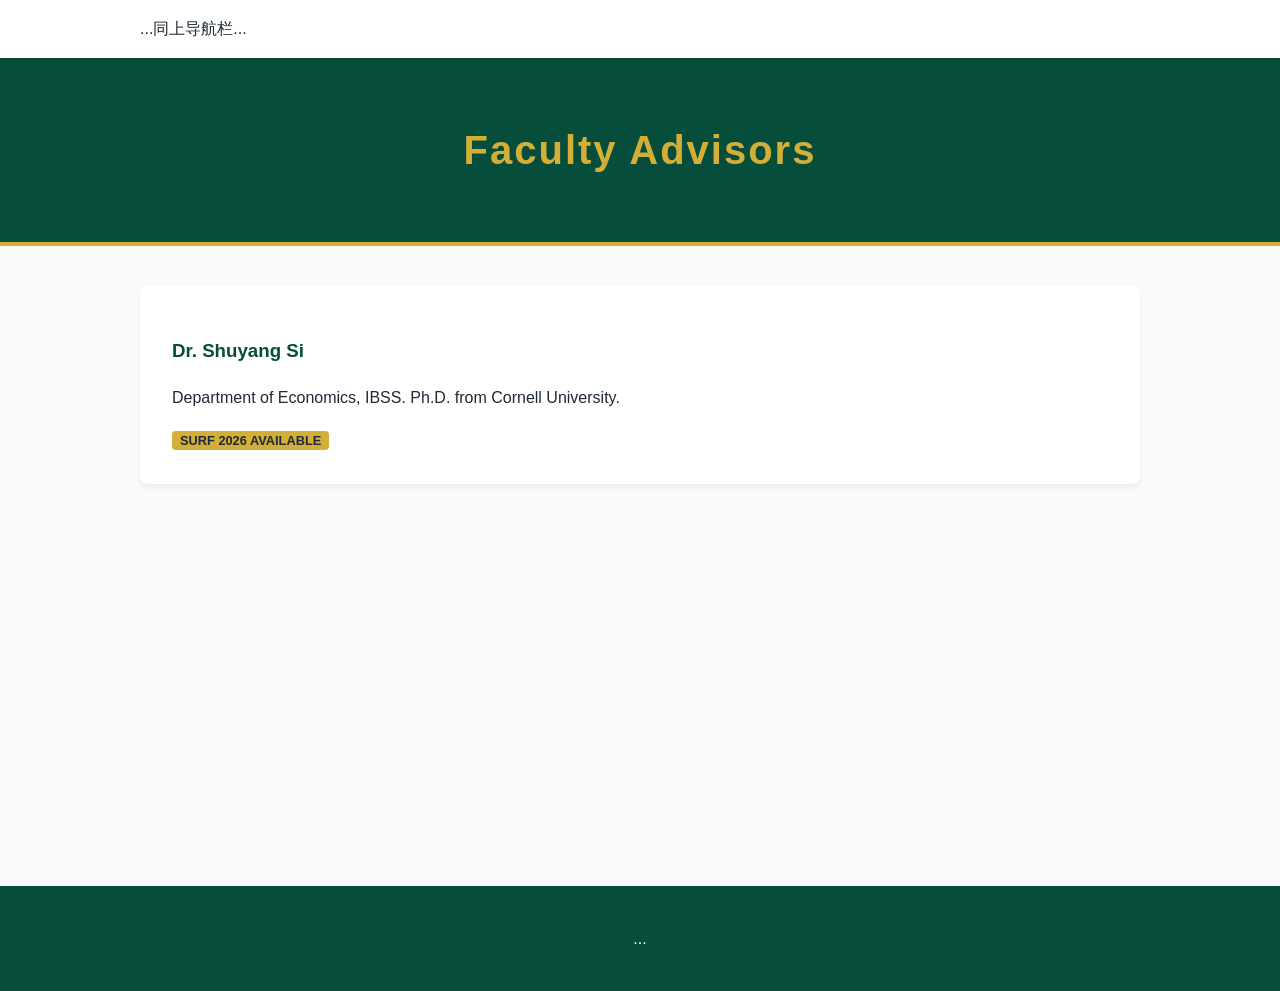
==== advisors.html @ 9c4aaec1 "Create advisors.html" ====
<!DOCTYPE html>
<html lang="zh-CN">
<head>
    <meta charset="UTF-8">
    <title>Faculty Advisors | S.E.E.D.S.</title>
    <link rel="stylesheet" href="style.css">
</head>
<body>
    <nav><div class="nav-container">...同上导航栏...</div></nav>
    <header><h1>Faculty Advisors</h1></header>
    <div class="container">
        <div class="card">
            <h3 style="color:var(--primary-green)">Dr. Shuyang Si</h3>
            <p>Department of Economics, IBSS. Ph.D. from Cornell University.</p>
            <span style="background:var(--accent-gold); padding:2px 8px; border-radius:4px; font-size:0.8rem; font-weight:bold;">SURF 2026 AVAILABLE</span>
        </div>
        </div>
    <footer>...</footer>
</body>
</html>
---- style.css ----
/* 全局变量定义：在此修改颜色，全站同步 */
:root {
    --primary-green: #064e3b; /* 深学术绿 */
    --accent-gold: #d4af37;  /* 香槟金 */
    --text-main: #1f2937;
    --bg-light: #f9fafb;
    --white: #ffffff;
}

body {
    font-family: 'Inter', 'PingFang SC', sans-serif;
    margin: 0;
    line-height: 1.6;
    background-color: var(--bg-light);
    color: var(--text-main);
}

/* 统一 Header 样式 */
header {
    background: var(--primary-green);
    color: var(--accent-gold);
    padding: 60px 20px;
    text-align: center;
    border-bottom: 4px solid var(--accent-gold);
}

header h1 { margin: 0; font-size: 2.5rem; letter-spacing: 2px; }

/* 统一 导航栏 样式 */
nav {
    background: var(--white);
    padding: 1rem 0;
    position: sticky;
    top: 0;
    z-index: 100;
    box-shadow: 0 2px 4px rgba(0,0,0,0.1);
}

.nav-container {
    max-width: 1000px;
    margin: 0 auto;
    display: flex;
    justify-content: space-between;
    align-items: center;
    padding: 0 20px;
}

.nav-logo { font-weight: bold; color: var(--primary-green); text-decoration: none; font-size: 1.2rem; }

.nav-links { list-style: none; display: flex; gap: 20px; margin: 0; }
.nav-links a { text-decoration: none; color: #4b5563; font-weight: 500; transition: 0.3s; }
.nav-links a:hover { color: var(--primary-green); }

/* 内容容器 */
.container {
    max-width: 1000px;
    margin: 40px auto;
    padding: 0 20px;
    min-height: 60vh;
}

/* 卡片样式 */
.card {
    background: var(--white);
    padding: 2rem;
    border-radius: 8px;
    box-shadow: 0 4px 6px rgba(0,0,0,0.05);
    margin-bottom: 2rem;
}

.section-title {
    color: var(--primary-green);
    border-left: 5px solid var(--accent-gold);
    padding-left: 15px;
    margin-bottom: 1.5rem;
}

/* 统一 Footer 样式 */
footer {
    background: var(--primary-green);
    color: white;
    text-align: center;
    padding: 40px 20px;
    margin-top: 60px;
}

footer p { margin: 5px 0; font-size: 0.9rem; opacity: 0.8; }
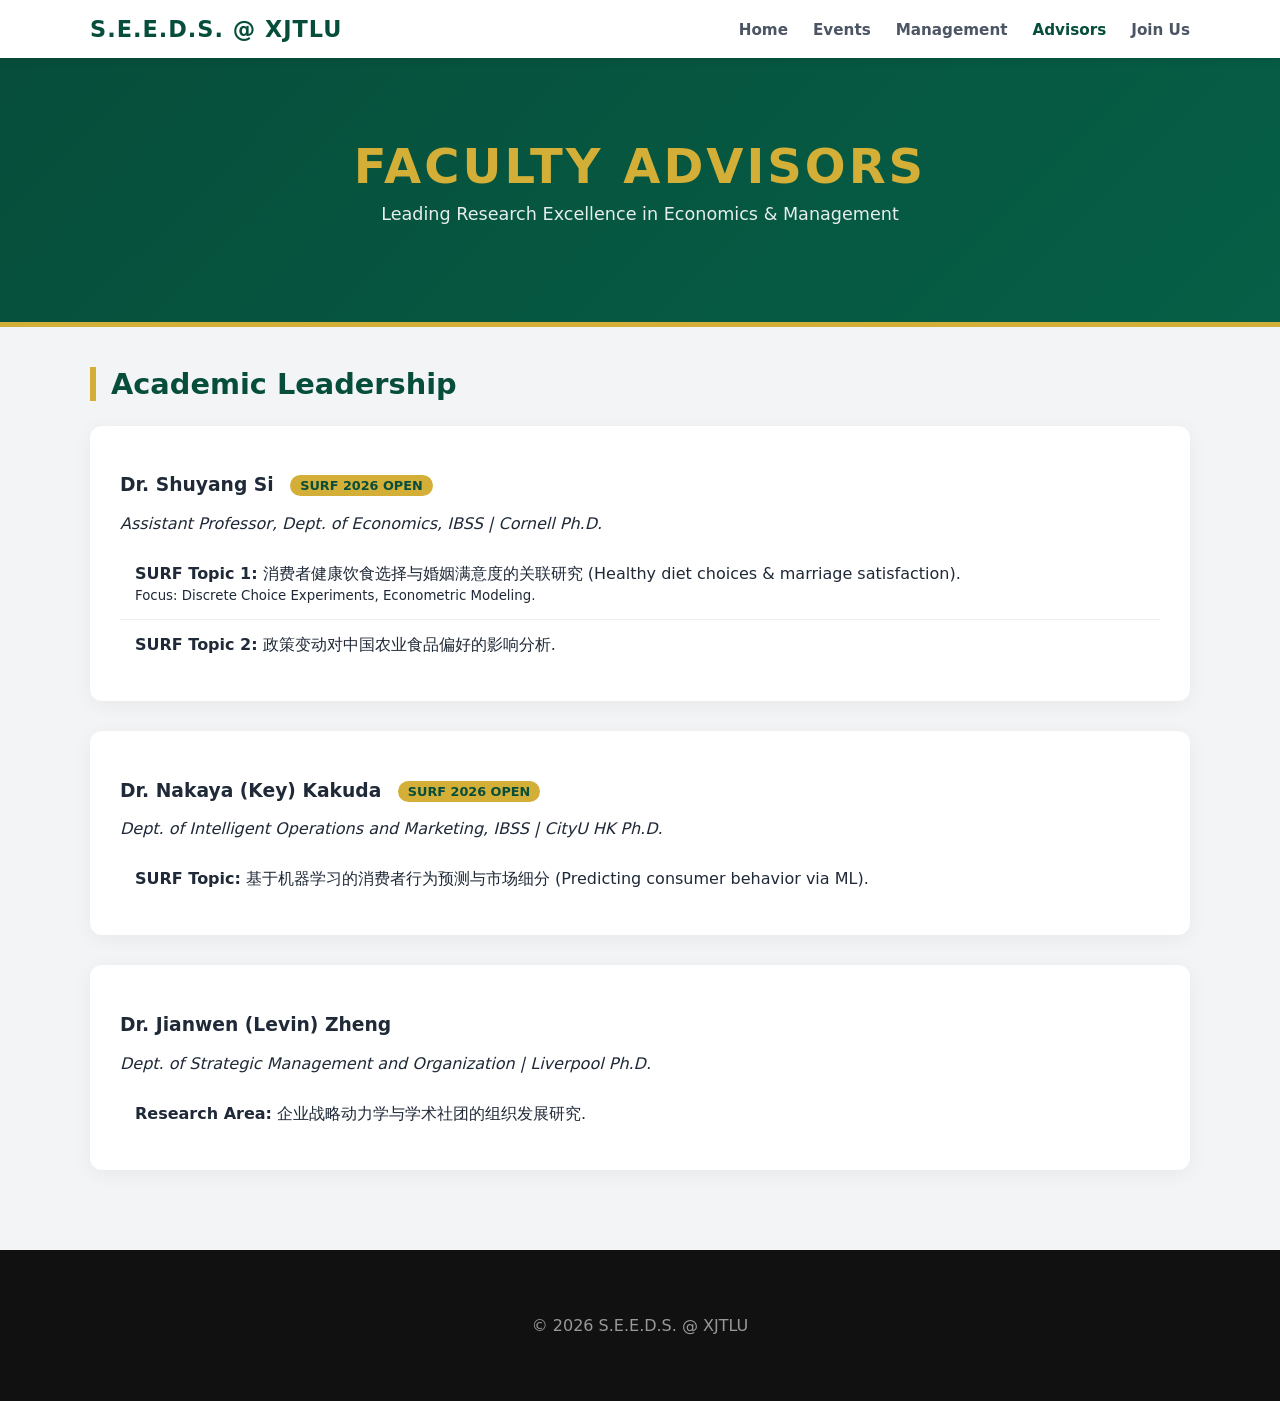
==== commit 20a6812d: "Update advisors.html" ====
--- a/advisors.html
+++ b/advisors.html
@@ -2,19 +2,60 @@
 <html lang="zh-CN">
 <head>
     <meta charset="UTF-8">
-    <title>Faculty Advisors | S.E.E.D.S.</title>
+    <title>Faculty Advisors & SURF | S.E.E.D.S.</title>
     <link rel="stylesheet" href="style.css">
 </head>
 <body>
-    <nav><div class="nav-container">...同上导航栏...</div></nav>
-    <header><h1>Faculty Advisors</h1></header>
+    <nav>
+        <div class="nav-container">
+            <a href="index.html" class="nav-logo">S.E.E.D.S. @ XJTLU</a>
+            <ul class="nav-links">
+                <li><a href="index.html">Home</a></li>
+                <li><a href="events.html">Events</a></li>
+                <li><a href="team.html">Management</a></li>
+                <li><a href="advisors.html" style="color:var(--primary-green)">Advisors</a></li>
+                <li><a href="join.html">Join Us</a></li>
+            </ul>
+        </div>
+    </nav>
+
+    <header>
+        <h1>Faculty Advisors</h1>
+        <p>Leading Research Excellence in Economics & Management</p>
+    </header>
+
     <div class="container">
+        <h2 class="section-title">Academic Leadership</h2>
+
         <div class="card">
-            <h3 style="color:var(--primary-green)">Dr. Shuyang Si</h3>
-            <p>Department of Economics, IBSS. Ph.D. from Cornell University.</p>
-            <span style="background:var(--accent-gold); padding:2px 8px; border-radius:4px; font-size:0.8rem; font-weight:bold;">SURF 2026 AVAILABLE</span>
+            <h3>Dr. Shuyang Si <span class="surf-tag">SURF 2026 OPEN</span></h3>
+            <p><i>Assistant Professor, Dept. of Economics, IBSS | Cornell Ph.D.</i></p>
+            <div class="project-item">
+                <b>SURF Topic 1:</b> 消费者健康饮食选择与婚姻满意度的关联研究 (Healthy diet choices & marriage satisfaction).
+                <br><small>Focus: Discrete Choice Experiments, Econometric Modeling.</small>
+            </div>
+            <div class="project-item">
+                <b>SURF Topic 2:</b> 政策变动对中国农业食品偏好的影响分析.
+            </div>
         </div>
+
+        <div class="card">
+            <h3>Dr. Nakaya (Key) Kakuda <span class="surf-tag">SURF 2026 OPEN</span></h3>
+            <p><i>Dept. of Intelligent Operations and Marketing, IBSS | CityU HK Ph.D.</i></p>
+            <div class="project-item">
+                <b>SURF Topic:</b> 基于机器学习的消费者行为预测与市场细分 (Predicting consumer behavior via ML).
+            </div>
         </div>
-    <footer>...</footer>
+
+        <div class="card">
+            <h3>Dr. Jianwen (Levin) Zheng</h3>
+            <p><i>Dept. of Strategic Management and Organization | Liverpool Ph.D.</i></p>
+            <div class="project-item">
+                <b>Research Area:</b> 企业战略动力学与学术社团的组织发展研究.
+            </div>
+        </div>
+    </div>
+
+    <footer><p>&copy; 2026 S.E.E.D.S. @ XJTLU</p></footer>
 </body>
 </html>
--- a/style.css
+++ b/style.css
@@ -1,87 +1,41 @@
-/* 全局变量定义：在此修改颜色，全站同步 */
 :root {
     --primary-green: #064e3b; /* 深学术绿 */
     --accent-gold: #d4af37;  /* 香槟金 */
     --text-main: #1f2937;
-    --bg-light: #f9fafb;
+    --bg-light: #f3f4f6;
     --white: #ffffff;
 }
 
-body {
-    font-family: 'Inter', 'PingFang SC', sans-serif;
-    margin: 0;
-    line-height: 1.6;
-    background-color: var(--bg-light);
-    color: var(--text-main);
-}
+body { font-family: 'Inter', system-ui, sans-serif; margin: 0; background: var(--bg-light); color: var(--text-main); }
 
-/* 统一 Header 样式 */
-header {
-    background: var(--primary-green);
-    color: var(--accent-gold);
-    padding: 60px 20px;
-    text-align: center;
-    border-bottom: 4px solid var(--accent-gold);
-}
-
-header h1 { margin: 0; font-size: 2.5rem; letter-spacing: 2px; }
-
-/* 统一 导航栏 样式 */
-nav {
-    background: var(--white);
-    padding: 1rem 0;
-    position: sticky;
-    top: 0;
-    z-index: 100;
-    box-shadow: 0 2px 4px rgba(0,0,0,0.1);
-}
-
-.nav-container {
-    max-width: 1000px;
-    margin: 0 auto;
-    display: flex;
-    justify-content: space-between;
-    align-items: center;
-    padding: 0 20px;
-}
-
-.nav-logo { font-weight: bold; color: var(--primary-green); text-decoration: none; font-size: 1.2rem; }
-
-.nav-links { list-style: none; display: flex; gap: 20px; margin: 0; }
-.nav-links a { text-decoration: none; color: #4b5563; font-weight: 500; transition: 0.3s; }
+/* 导航栏 */
+nav { background: var(--white); padding: 1rem 0; position: sticky; top: 0; z-index: 100; box-shadow: 0 2px 8px rgba(0,0,0,0.1); }
+.nav-container { max-width: 1100px; margin: 0 auto; display: flex; justify-content: space-between; align-items: center; padding: 0 20px; }
+.nav-logo { font-weight: 800; color: var(--primary-green); text-decoration: none; font-size: 1.4rem; letter-spacing: 1px; }
+.nav-links { list-style: none; display: flex; gap: 25px; margin: 0; }
+.nav-links a { text-decoration: none; color: #4b5563; font-weight: 600; transition: 0.3s; font-size: 0.95rem; }
 .nav-links a:hover { color: var(--primary-green); }
 
-/* 内容容器 */
-.container {
-    max-width: 1000px;
-    margin: 40px auto;
-    padding: 0 20px;
-    min-height: 60vh;
+/* 统一 Header：增加高度和内边距，使其在子页面也很有气场 */
+header {
+    background: linear-gradient(135deg, var(--primary-green) 0%, #065f46 100%);
+    color: var(--accent-gold);
+    padding: 80px 20px;
+    text-align: center;
+    border-bottom: 5px solid var(--accent-gold);
 }
+header h1 { margin: 0; font-size: 3rem; letter-spacing: 3px; text-transform: uppercase; }
+header p { color: white; margin-top: 10px; font-size: 1.1rem; opacity: 0.9; }
 
-/* 卡片样式 */
-.card {
-    background: var(--white);
-    padding: 2rem;
-    border-radius: 8px;
-    box-shadow: 0 4px 6px rgba(0,0,0,0.05);
-    margin-bottom: 2rem;
-}
+/* 内容卡片 */
+.container { max-width: 1100px; margin: 40px auto; padding: 0 20px; min-height: 50vh; }
+.card { background: var(--white); padding: 30px; border-radius: 12px; box-shadow: 0 4px 20px rgba(0,0,0,0.05); margin-bottom: 30px; }
+.section-title { color: var(--primary-green); border-left: 6px solid var(--accent-gold); padding-left: 15px; margin-bottom: 25px; font-size: 1.8rem; }
 
-.section-title {
-    color: var(--primary-green);
-    border-left: 5px solid var(--accent-gold);
-    padding-left: 15px;
-    margin-bottom: 1.5rem;
-}
+/* SURF 特色标签 */
+.surf-tag { background: var(--accent-gold); color: var(--primary-green); font-size: 0.8rem; padding: 3px 10px; border-radius: 20px; font-weight: 900; margin-left: 10px; vertical-align: middle; }
+.project-list { list-style: none; padding: 0; }
+.project-item { padding: 15px; border-bottom: 1px solid #eee; }
+.project-item:last-child { border-bottom: none; }
 
-/* 统一 Footer 样式 */
-footer {
-    background: var(--primary-green);
-    color: white;
-    text-align: center;
-    padding: 40px 20px;
-    margin-top: 60px;
-}
-
-footer p { margin: 5px 0; font-size: 0.9rem; opacity: 0.8; }
+footer { background: #111; color: #999; text-align: center; padding: 50px 20px; margin-top: 80px; }
